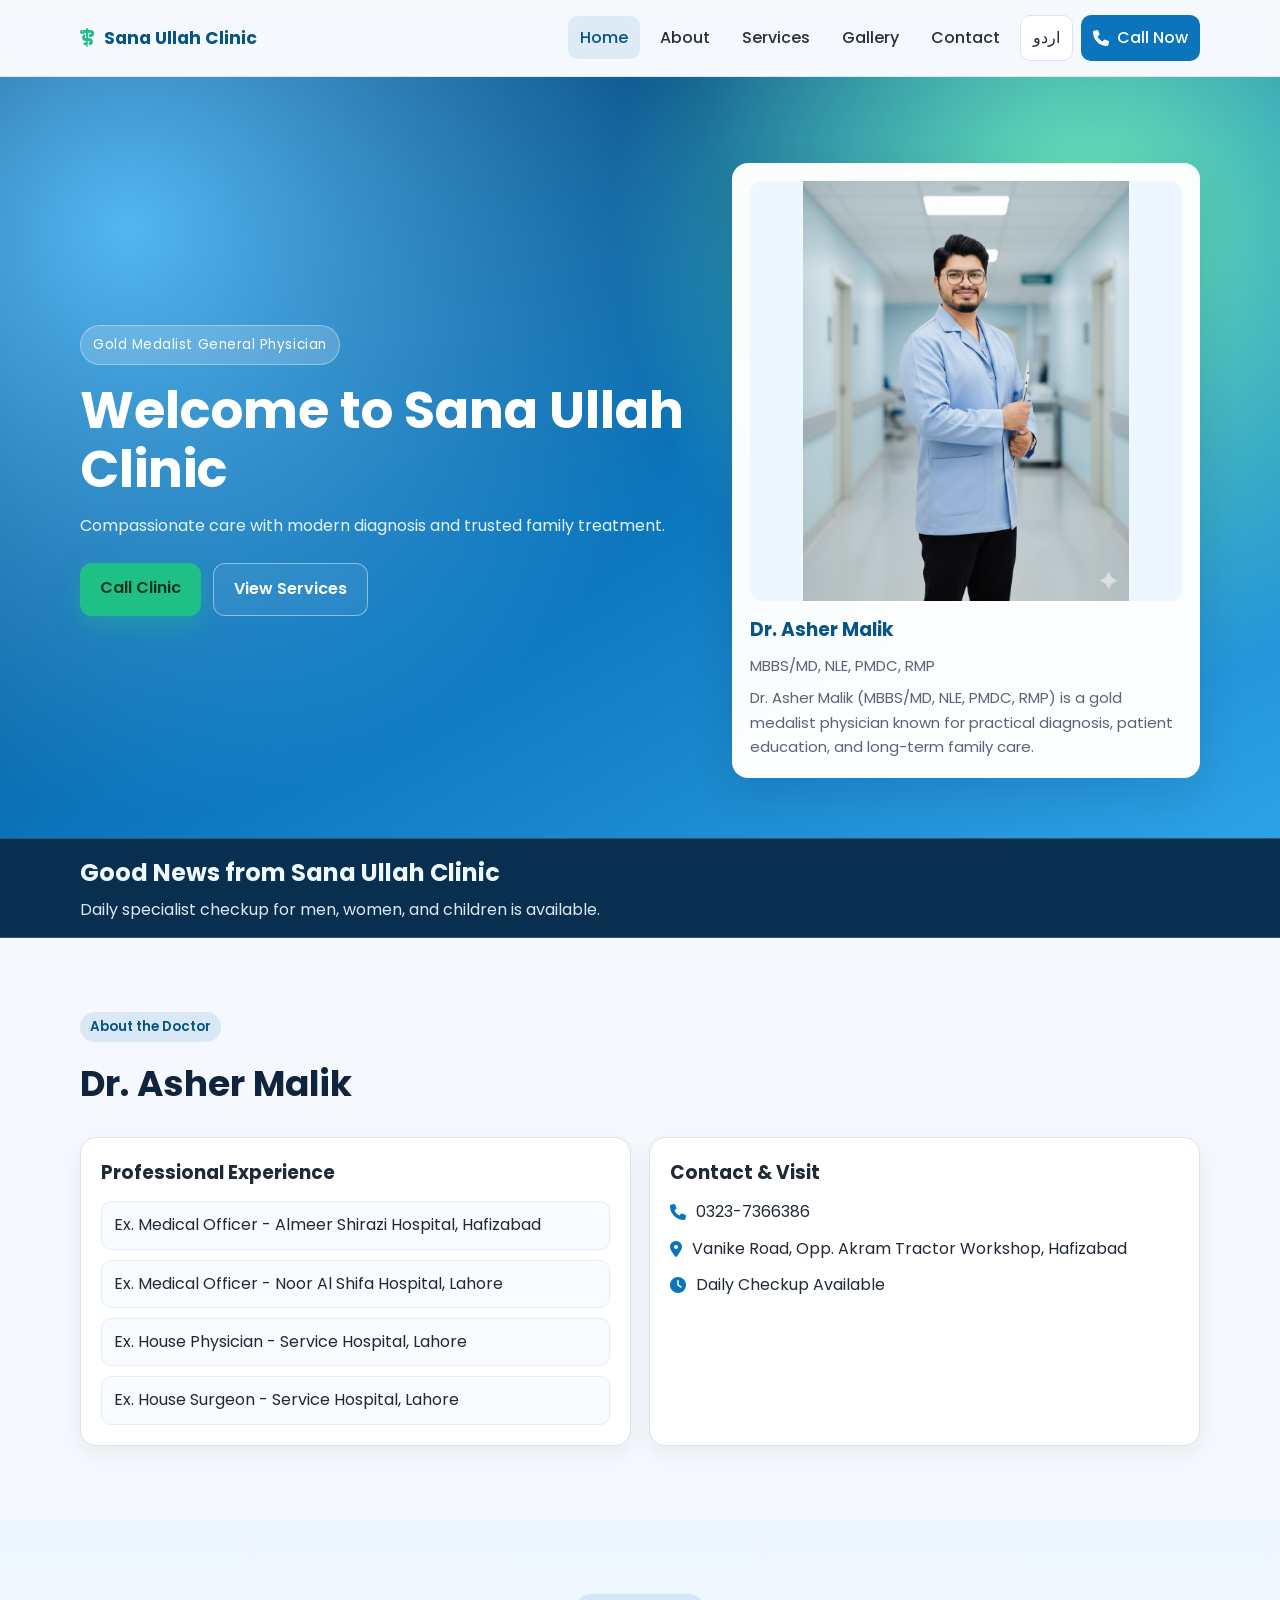
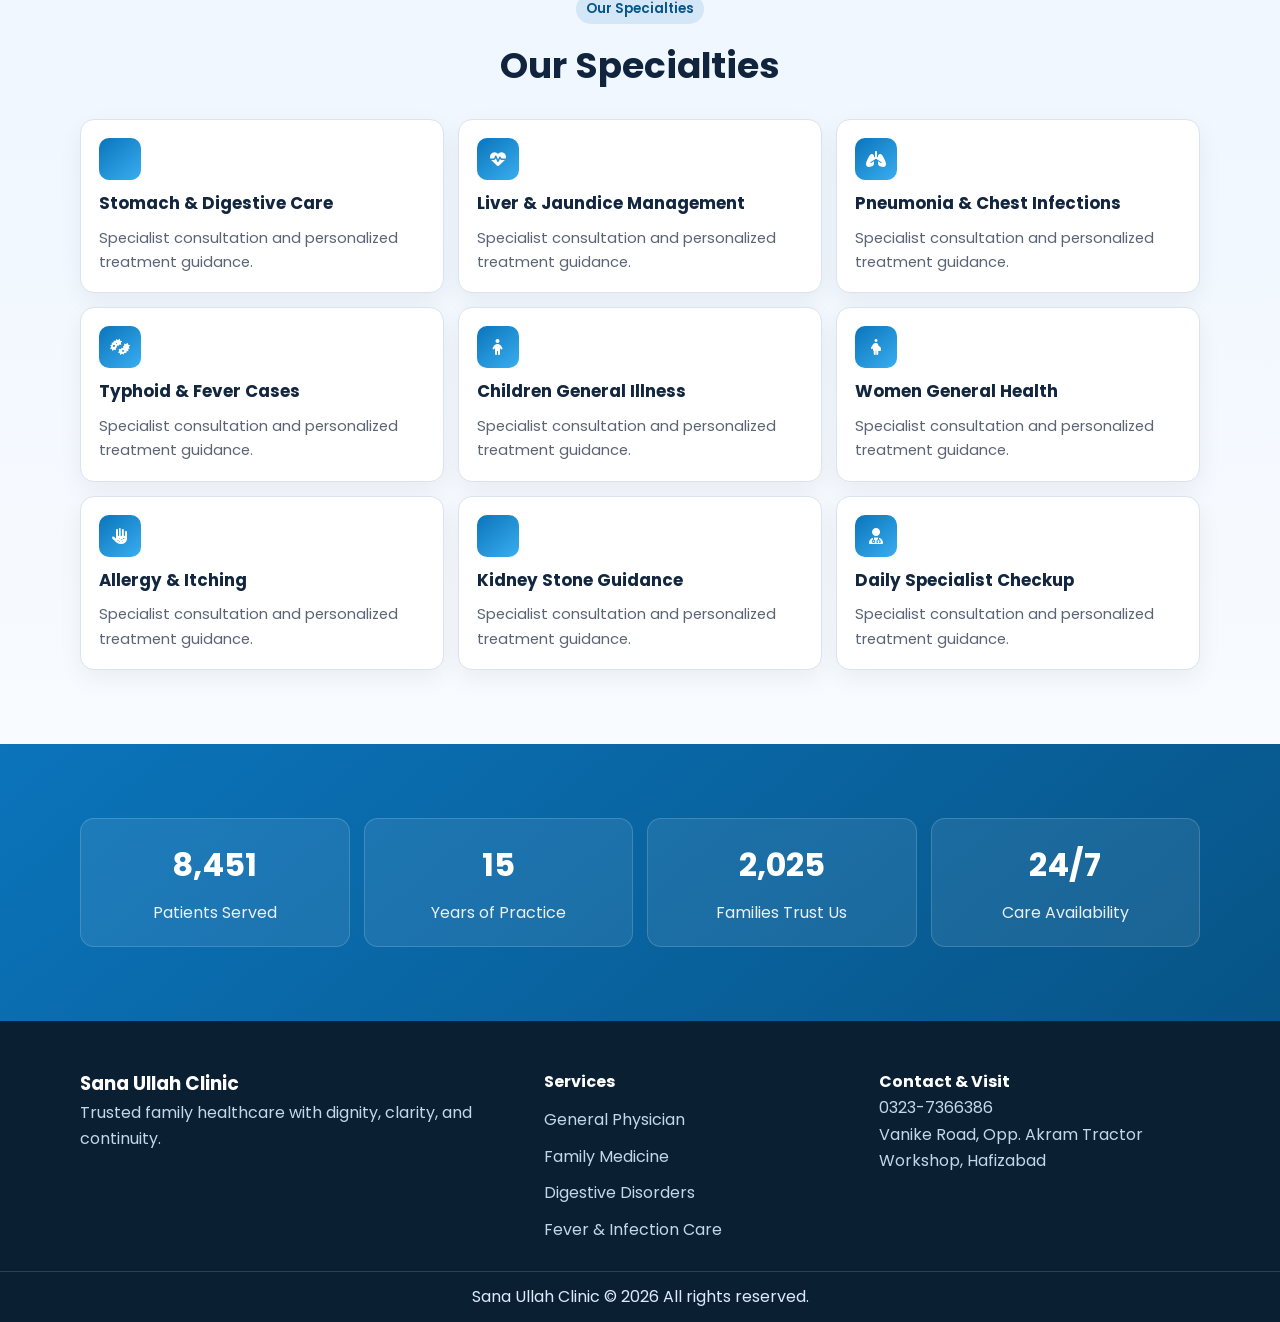
==== index.html @ b057e987 "Initial commit Created from https://vercel.com/new" ====
<!DOCTYPE html>
<html lang="en" dir="ltr">
<head>
  <meta charset="UTF-8">
  <meta name="viewport" content="width=device-width, initial-scale=1.0">
  <meta name="description" content="Sana Ullah Clinic provides daily specialist checkups for families in Hafizabad.">
  <title>Sana Ullah Clinic | Home</title>
  <link rel="preconnect" href="https://fonts.googleapis.com">
  <link rel="preconnect" href="https://fonts.gstatic.com" crossorigin>
  <link href="https://fonts.googleapis.com/css2?family=Noto+Nastaliq+Urdu:wght@500;600;700&family=Poppins:wght@300;400;500;600;700&display=swap" rel="stylesheet">
  <link rel="stylesheet" href="https://cdnjs.cloudflare.com/ajax/libs/font-awesome/6.7.2/css/all.min.css">
  <link rel="stylesheet" href="style.css">
</head>
<body data-page="index">
  <div class="page-transition" aria-hidden="true"></div>

  <header class="navbar-wrap">
    <nav class="navbar container" aria-label="Main Navigation">
      <a href="index.html" class="logo">
        <i class="fa-solid fa-staff-snake"></i>
        <span data-clinic-name>Sana Ullah Clinic</span>
      </a>

      <button class="menu-toggle" aria-label="Open menu" aria-expanded="false">
        <i class="fa-solid fa-bars"></i>
      </button>

      <ul class="nav-links">
        <li><a href="index.html" data-nav="index" data-i18n="navHome">Home</a></li>
        <li><a href="about.html" data-nav="about" data-i18n="navAbout">About</a></li>
        <li><a href="services.html" data-nav="services" data-i18n="navServices">Services</a></li>
        <li><a href="gallery.html" data-nav="gallery" data-i18n="navGallery">Gallery</a></li>
        <li><a href="contact.html" data-nav="contact" data-i18n="navContact">Contact</a></li>
        <li>
          <button class="lang-toggle" aria-label="Toggle language">اردو | EN</button>
        </li>
        <li>
          <a class="btn-nav call-link" href="tel:+923237366386">
            <i class="fa-solid fa-phone"></i>
            <span data-i18n="navCall">Call Now</span>
          </a>
        </li>
      </ul>
    </nav>
  </header>

  <main>
    <section class="hero">
      <div class="hero-bg" aria-hidden="true"></div>
      <div class="container hero-grid">
        <div class="hero-copy reveal">
          <span class="badge" data-i18n="heroBadge">Gold Medalist General Physician</span>
          <h1 data-i18n="heroTitle">Welcome to Sana Ullah Clinic</h1>
          <p data-i18n="heroSubtitle">Compassionate care with modern diagnosis and trusted family treatment.</p>
          <div class="hero-actions">
            <a href="tel:+923237366386" class="btn btn-primary call-link" data-i18n="heroPrimaryCta">Call Clinic</a>
            <a href="services.html" class="btn btn-outline" data-i18n="heroSecondaryCta">View Services</a>
          </div>
        </div>
        <div class="hero-card reveal">
          <img src="assets/asher.png" alt="Dr. Asher Malik" loading="lazy">
          <h3 data-clinic-doctor>Dr. Asher Malik</h3>
          <p>MBBS/MD, NLE, PMDC, RMP</p>
          <p data-i18n="doctorBio">Dr. Asher Malik (MBBS/MD, NLE, PMDC, RMP) is a gold medalist physician known for practical diagnosis, patient education, and long-term family care.</p>
        </div>
      </div>
    </section>

    <section class="announcement">
      <div class="container announcement-row">
        <h2 data-i18n="announceTitle">Good News from Sana Ullah Clinic</h2>
        <p data-i18n="announceText">Daily specialist checkup for men, women, and children is available.</p>
      </div>
    </section>

    <section class="section container reveal">
      <div class="section-head">
        <span class="section-kicker" data-i18n="sectionAbout">About the Doctor</span>
        <h2 data-clinic-doctor>Dr. Asher Malik</h2>
      </div>

      <div class="about-split">
        <article class="panel">
          <h3 data-i18n="experienceTitle">Professional Experience</h3>
          <ul class="clean-list">
            <li data-i18n="exp1">Ex. Medical Officer - Almeer Shirazi Hospital, Hafizabad</li>
            <li data-i18n="exp2">Ex. Medical Officer - Noor Al Shifa Hospital, Lahore</li>
            <li data-i18n="exp3">Ex. House Physician - Service Hospital, Lahore</li>
            <li data-i18n="exp4">Ex. House Surgeon - Service Hospital, Lahore</li>
          </ul>
        </article>

        <aside class="panel contact-mini">
          <h3 data-i18n="sectionContact">Contact & Visit</h3>
          <p><i class="fa-solid fa-phone"></i> <a class="call-link" href="tel:+923237366386" data-clinic-phone>0323-7366386</a></p>
          <p><i class="fa-solid fa-location-dot"></i> <span data-clinic-address>Vanike Road, Opp. Akram Tractor Workshop, Hafizabad</span></p>
          <p><i class="fa-solid fa-clock"></i> <span data-i18n="contactCardHoursValue">Daily Checkup Available</span></p>
        </aside>
      </div>
    </section>

    <section class="section section-alt reveal">
      <div class="container">
        <div class="section-head center">
          <span class="section-kicker" data-i18n="sectionServices">Our Specialties</span>
          <h2 data-i18n="sectionServices">Our Specialties</h2>
        </div>
        <div id="servicesGrid" class="card-grid stagger-parent"></div>
      </div>
    </section>

    <section class="section stats reveal">
      <div class="container stats-grid">
        <div class="stat-card">
          <h3 class="stat-number" data-target="25000">0</h3>
          <p data-i18n="statsPatients">Patients Served</p>
        </div>
        <div class="stat-card">
          <h3 class="stat-number" data-target="15">0</h3>
          <p data-i18n="statsYears">Years of Practice</p>
        </div>
        <div class="stat-card">
          <h3 class="stat-number" data-target="6000">0</h3>
          <p data-i18n="statsFamilies">Families Trust Us</p>
        </div>
        <div class="stat-card">
          <h3>24/7</h3>
          <p data-i18n="statsAvailability">Care Availability</p>
        </div>
      </div>
    </section>
  </main>

  <footer class="footer">
    <div class="container footer-grid">
      <div>
        <h3 data-clinic-name>Sana Ullah Clinic</h3>
        <p data-i18n="footerTagline">Trusted family healthcare with dignity, clarity, and continuity.</p>
      </div>
      <div>
        <h4 data-i18n="navServices">Services</h4>
        <ul class="clean-list small">
          <li>General Physician</li>
          <li>Family Medicine</li>
          <li>Digestive Disorders</li>
          <li>Fever & Infection Care</li>
        </ul>
      </div>
      <div>
        <h4 data-i18n="sectionContact">Contact & Visit</h4>
        <p><a class="call-link" href="tel:+923237366386" data-clinic-phone>0323-7366386</a></p>
        <p data-clinic-address>Vanike Road, Opp. Akram Tractor Workshop, Hafizabad</p>
      </div>
    </div>
    <div class="footer-bottom">
      <p>
        <span data-clinic-name>Sana Ullah Clinic</span> © <span id="currentYear"></span>
        <span data-i18n="footerRights">All rights reserved.</span>
      </p>
    </div>
  </footer>

  <button id="backToTop" class="back-to-top" aria-label="Back to top">
    <i class="fa-solid fa-chevron-up"></i>
  </button>

  <script src="content.js"></script>
  <script src="script.js"></script>
</body>
</html>
---- style.css ----
:root {
  --bg: #f5f8fc;
  --surface: #ffffff;
  --text: #1f2937;
  --muted: #5b6475;
  --brand: #0b74bb;
  --brand-dark: #075486;
  --accent: #1fc087;
  --line: #dbe3ee;
  --shadow: 0 14px 40px rgba(15, 23, 42, 0.12);
  --radius: 16px;
  --ease: 0.32s ease;
}

* {
  box-sizing: border-box;
  margin: 0;
  padding: 0;
}

html {
  scroll-behavior: smooth;
}

body {
  font-family: "Poppins", sans-serif;
  color: var(--text);
  background: var(--bg);
  line-height: 1.65;
  overflow-x: hidden;
}

body.lang-ur {
  font-family: "Noto Nastaliq Urdu", serif;
}

a {
  color: inherit;
  text-decoration: none;
}

img {
  max-width: 100%;
  height: auto;
  display: block;
}

.container {
  width: min(1120px, 92%);
  margin: 0 auto;
}

.page-transition {
  position: fixed;
  inset: 0;
  background: linear-gradient(130deg, #0b74bb, #1fc087);
  z-index: 2000;
  opacity: 0;
  pointer-events: none;
  transition: opacity var(--ease);
}

.page-transition.active {
  opacity: 0.14;
}

.navbar-wrap {
  position: sticky;
  top: 0;
  z-index: 1000;
  backdrop-filter: blur(10px);
  background: rgba(245, 248, 252, 0.8);
  border-bottom: 1px solid rgba(219, 227, 238, 0.8);
}

.navbar {
  min-height: 76px;
  display: flex;
  align-items: center;
  justify-content: space-between;
  gap: 18px;
}

.logo {
  display: inline-flex;
  align-items: center;
  gap: 10px;
  color: var(--brand-dark);
  font-weight: 700;
  font-size: 1.08rem;
}

.logo i {
  color: var(--accent);
  font-size: 1.18rem;
}

.nav-links {
  list-style: none;
  display: flex;
  align-items: center;
  gap: 8px;
}

.nav-links a {
  padding: 10px 12px;
  border-radius: 10px;
  transition: all var(--ease);
  font-weight: 500;
  color: #243041;
}

.nav-links a.active,
.nav-links a:hover {
  background: rgba(11, 116, 187, 0.1);
  color: var(--brand-dark);
}

.lang-toggle {
  border: 1px solid var(--line);
  background: var(--surface);
  color: var(--text);
  padding: 9px 12px;
  border-radius: 10px;
  cursor: pointer;
  font: inherit;
  transition: all var(--ease);
}

.lang-toggle:hover {
  border-color: var(--brand);
}

.btn-nav {
  background: var(--brand) !important;
  color: #fff !important;
  display: inline-flex;
  align-items: center;
  gap: 8px;
}

.btn-nav:hover {
  background: var(--brand-dark) !important;
}

.menu-toggle {
  display: none;
  border: 0;
  background: transparent;
  font-size: 1.4rem;
  cursor: pointer;
  color: var(--brand-dark);
}

.hero {
  position: relative;
  isolation: isolate;
  padding: 86px 0 60px;
  overflow: clip;
}

.hero-bg {
  position: absolute;
  inset: 0;
  z-index: -1;
  background: radial-gradient(circle at 10% 20%, #53b6f2 0%, rgba(83, 182, 242, 0) 45%),
    radial-gradient(circle at 85% 18%, #6ee7b7 0%, rgba(110, 231, 183, 0) 38%),
    linear-gradient(150deg, #08355b 0%, #0b74bb 52%, #2ea2e7 100%);
}

.hero-grid {
  display: grid;
  grid-template-columns: 1.2fr 0.9fr;
  gap: 28px;
  align-items: center;
}

.badge {
  display: inline-block;
  font-size: 0.84rem;
  letter-spacing: 0.04em;
  background: rgba(255, 255, 255, 0.18);
  color: #fff;
  border: 1px solid rgba(255, 255, 255, 0.35);
  padding: 8px 12px;
  border-radius: 999px;
}

.hero-copy h1 {
  margin-top: 16px;
  font-size: clamp(1.95rem, 4vw, 3.2rem);
  line-height: 1.15;
  color: #fff;
}

.hero-copy p {
  margin-top: 14px;
  color: #e6f4ff;
  max-width: 62ch;
}

.hero-actions {
  margin-top: 24px;
  display: flex;
  flex-wrap: wrap;
  gap: 12px;
}

.btn {
  border: 0;
  border-radius: 12px;
  padding: 12px 20px;
  font: inherit;
  font-weight: 600;
  cursor: pointer;
  transition: transform var(--ease), box-shadow var(--ease), background var(--ease);
}

.btn:hover {
  transform: translateY(-2px);
}

.btn-primary {
  background: var(--accent);
  color: #093223;
  box-shadow: 0 10px 24px rgba(31, 192, 135, 0.35);
}

.btn-outline {
  border: 1px solid rgba(255, 255, 255, 0.45);
  color: #fff;
  background: rgba(255, 255, 255, 0.06);
}

.hero-card {
  background: rgba(255, 255, 255, 0.98);
  border-radius: var(--radius);
  padding: 18px;
  box-shadow: var(--shadow);
}

.hero-card img {
  border-radius: 12px;
  max-height: 420px;
  width: 100%;
  object-fit: contain;
  background: #eef6ff;
}

.hero-card h3 {
  margin-top: 14px;
  color: var(--brand-dark);
}

.hero-card p {
  margin-top: 8px;
  color: var(--muted);
  font-size: 0.93rem;
}

.announcement {
  background: #082f4f;
  color: #f0f9ff;
  border-top: 1px solid rgba(255, 255, 255, 0.18);
  border-bottom: 1px solid rgba(255, 255, 255, 0.18);
}

.announcement-row {
  padding: 14px 0;
  display: grid;
  gap: 4px;
}

.announcement h2 {
  font-size: clamp(1.1rem, 2.6vw, 1.5rem);
}

.announcement p {
  opacity: 0.92;
}

.section {
  padding: 74px 0;
}

.section-alt {
  background: linear-gradient(180deg, #eef6ff 0%, #f8fbff 100%);
}

.section-head {
  margin-bottom: 24px;
}

.section-head.center {
  text-align: center;
}

.section-kicker {
  display: inline-block;
  padding: 4px 10px;
  border-radius: 999px;
  background: rgba(11, 116, 187, 0.12);
  color: var(--brand-dark);
  font-size: 0.84rem;
  font-weight: 600;
}

.section-head h2,
.sub-hero h1 {
  margin-top: 12px;
  font-size: clamp(1.6rem, 2.8vw, 2.35rem);
  color: #10253d;
}

.sub-hero {
  padding: 64px 0 28px;
  background: linear-gradient(180deg, #deefff, transparent);
}

.sub-hero p {
  margin-top: 12px;
  max-width: 76ch;
  color: #334155;
}

.about-split {
  display: grid;
  grid-template-columns: 1fr 1fr;
  gap: 18px;
}

.panel {
  background: var(--surface);
  border: 1px solid var(--line);
  border-radius: var(--radius);
  padding: 20px;
  box-shadow: 0 8px 24px rgba(15, 23, 42, 0.06);
}

.profile-panel img {
  border-radius: 12px;
}

.profile-panel figcaption {
  margin-top: 12px;
}

.muted {
  color: var(--muted);
}

.clean-list {
  list-style: none;
  display: grid;
  gap: 10px;
  margin-top: 12px;
}

.clean-list li {
  background: #f8fbff;
  border: 1px solid #e5edf7;
  border-radius: 10px;
  padding: 10px 12px;
}

.clean-list.small li {
  padding: 0;
  border: 0;
  background: transparent;
}

.timeline li {
  border-left: 4px solid #99d4f7;
}

.contact-mini p {
  margin-top: 10px;
  display: flex;
  align-items: flex-start;
  gap: 10px;
}

.contact-mini i {
  color: var(--brand);
  margin-top: 5px;
}

.card-grid {
  display: grid;
  grid-template-columns: repeat(3, minmax(0, 1fr));
  gap: 14px;
}

.service-card {
  border-radius: 14px;
  background: var(--surface);
  border: 1px solid var(--line);
  padding: 18px;
  transition: transform var(--ease), box-shadow var(--ease);
  box-shadow: 0 8px 24px rgba(15, 23, 42, 0.06);
}

.service-card:hover {
  transform: translateY(-6px);
  box-shadow: 0 16px 30px rgba(15, 23, 42, 0.12);
}

.service-icon {
  width: 42px;
  height: 42px;
  border-radius: 10px;
  display: grid;
  place-items: center;
  background: linear-gradient(140deg, #0b74bb, #39aef0);
  color: #fff;
  margin-bottom: 10px;
}

.service-card h3 {
  font-size: 1.05rem;
  color: #12263f;
}

.service-card p {
  margin-top: 8px;
  color: var(--muted);
  font-size: 0.92rem;
}

.stats {
  background: linear-gradient(140deg, #0b74bb 0%, #075486 100%);
}

.stats-grid {
  display: grid;
  grid-template-columns: repeat(4, minmax(0, 1fr));
  gap: 14px;
}

.stat-card {
  color: #fff;
  text-align: center;
  background: rgba(255, 255, 255, 0.08);
  border: 1px solid rgba(255, 255, 255, 0.16);
  border-radius: 14px;
  padding: 20px;
}

.stat-card h3 {
  font-size: clamp(1.4rem, 3.5vw, 2rem);
}

.stat-card p {
  opacity: 0.9;
  margin-top: 8px;
}

.process-grid {
  display: grid;
  grid-template-columns: repeat(3, minmax(0, 1fr));
  gap: 14px;
}

.process-grid .panel h3 {
  color: var(--brand);
  font-size: 1.6rem;
}

.process-grid .panel h4 {
  margin-top: 8px;
}

.process-grid .panel p {
  margin-top: 6px;
  color: var(--muted);
}

.gallery-grid {
  display: grid;
  grid-template-columns: repeat(2, minmax(0, 1fr));
  gap: 14px;
}

.gallery-item {
  position: relative;
  border-radius: 14px;
  overflow: hidden;
  border: 1px solid var(--line);
  min-height: 220px;
  background: #dceefe;
  cursor: zoom-in;
}

.gallery-item img {
  width: 100%;
  height: 100%;
  object-fit: cover;
  transition: transform 0.45s ease;
}

.gallery-item:hover img {
  transform: scale(1.05);
}

.gallery-item span {
  position: absolute;
  inset-inline-start: 10px;
  inset-block-end: 10px;
  background: rgba(3, 17, 29, 0.6);
  color: #fff;
  padding: 4px 10px;
  border-radius: 999px;
  font-size: 0.82rem;
}

.lightbox {
  position: fixed;
  inset: 0;
  background: rgba(2, 11, 22, 0.88);
  display: grid;
  place-items: center;
  opacity: 0;
  pointer-events: none;
  transition: opacity var(--ease);
  z-index: 1800;
}

.lightbox.active {
  opacity: 1;
  pointer-events: auto;
}

.lightbox img {
  max-width: min(900px, 90vw);
  max-height: 80vh;
  border-radius: 12px;
}

.lightbox-close {
  position: absolute;
  top: 20px;
  right: 20px;
  border: 0;
  background: rgba(255, 255, 255, 0.18);
  color: #fff;
  width: 40px;
  height: 40px;
  border-radius: 999px;
  font-size: 1.2rem;
  cursor: pointer;
}

.contact-grid {
  display: grid;
  grid-template-columns: 0.85fr 1.15fr;
  gap: 14px;
}

.contact-grid .panel h3 + p {
  margin-bottom: 14px;
}

.contact-grid input:focus,
.contact-grid select:focus,
.contact-grid textarea:focus,
.lang-toggle:focus,
.menu-toggle:focus,
.btn:focus,
.nav-links a:focus,
.back-to-top:focus {
  outline: 3px solid rgba(11, 116, 187, 0.3);
  outline-offset: 2px;
}

.success {
  margin-top: 10px;
  padding: 10px 12px;
  border-radius: 10px;
  background: #e8fff4;
  color: #065f46;
  border: 1px solid #b6f1d2;
}

.hidden {
  display: none;
}

.footer {
  background: #0b1f33;
  color: #dbeafe;
  padding-top: 48px;
}

.footer-grid {
  display: grid;
  grid-template-columns: 1.4fr 1fr 1fr;
  gap: 14px;
  padding-bottom: 28px;
}

.footer-grid h3,
.footer-grid h4 {
  color: #fff;
}

.footer-grid p,
.footer-grid li,
.footer-grid a {
  color: #c1d8eb;
}

.footer-bottom {
  border-top: 1px solid rgba(255, 255, 255, 0.14);
  padding: 12px 0;
  text-align: center;
}

.back-to-top {
  position: fixed;
  right: 20px;
  bottom: 20px;
  width: 44px;
  height: 44px;
  border-radius: 999px;
  border: 0;
  background: var(--brand);
  color: #fff;
  display: grid;
  place-items: center;
  cursor: pointer;
  box-shadow: var(--shadow);
  opacity: 0;
  transform: translateY(10px);
  pointer-events: none;
  transition: all var(--ease);
  z-index: 1400;
}

.back-to-top.visible {
  opacity: 1;
  transform: translateY(0);
  pointer-events: auto;
}

.reveal {
  opacity: 0;
  transform: translateY(24px);
  transition: opacity 0.7s ease, transform 0.7s ease;
}

.reveal.revealed,
.stagger-item.revealed {
  opacity: 1;
  transform: translateY(0);
}

.stagger-item {
  opacity: 0;
  transform: translateY(20px);
  transition: opacity 0.55s ease, transform 0.55s ease;
}

[data-dir="rtl"] body,
html[dir="rtl"] body {
  text-align: right;
}

html[dir="rtl"] .hero-actions,
html[dir="rtl"] .nav-links,
html[dir="rtl"] .contact-mini p {
  flex-direction: row-reverse;
}

html[dir="rtl"] .timeline li {
  border-left: 0;
  border-right: 4px solid #99d4f7;
}

@media (max-width: 980px) {
  .menu-toggle {
    display: inline-block;
  }

  .nav-links {
    position: fixed;
    top: 76px;
    inset-inline-end: -100%;
    width: min(300px, 80vw);
    height: calc(100vh - 76px);
    background: var(--surface);
    border-left: 1px solid var(--line);
    box-shadow: var(--shadow);
    flex-direction: column;
    align-items: stretch;
    padding: 14px;
    transition: inset-inline-end var(--ease);
  }

  .nav-links.active {
    inset-inline-end: 0;
  }

  .hero-grid,
  .about-split,
  .contact-grid {
    grid-template-columns: 1fr;
  }

  .card-grid {
    grid-template-columns: repeat(2, minmax(0, 1fr));
  }

  .stats-grid,
  .process-grid,
  .footer-grid {
    grid-template-columns: repeat(2, minmax(0, 1fr));
  }
}

@media (max-width: 640px) {
  .hero {
    padding-top: 54px;
  }

  .card-grid,
  .stats-grid,
  .process-grid,
  .gallery-grid,
  .footer-grid {
    grid-template-columns: 1fr;
  }

  .section {
    padding: 58px 0;
  }
}

@media (prefers-reduced-motion: reduce) {
  *, *::before, *::after {
    animation-duration: 0.01ms !important;
    animation-iteration-count: 1 !important;
    transition-duration: 0.01ms !important;
    scroll-behavior: auto !important;
  }

  .reveal,
  .stagger-item {
    opacity: 1;
    transform: none;
  }
}
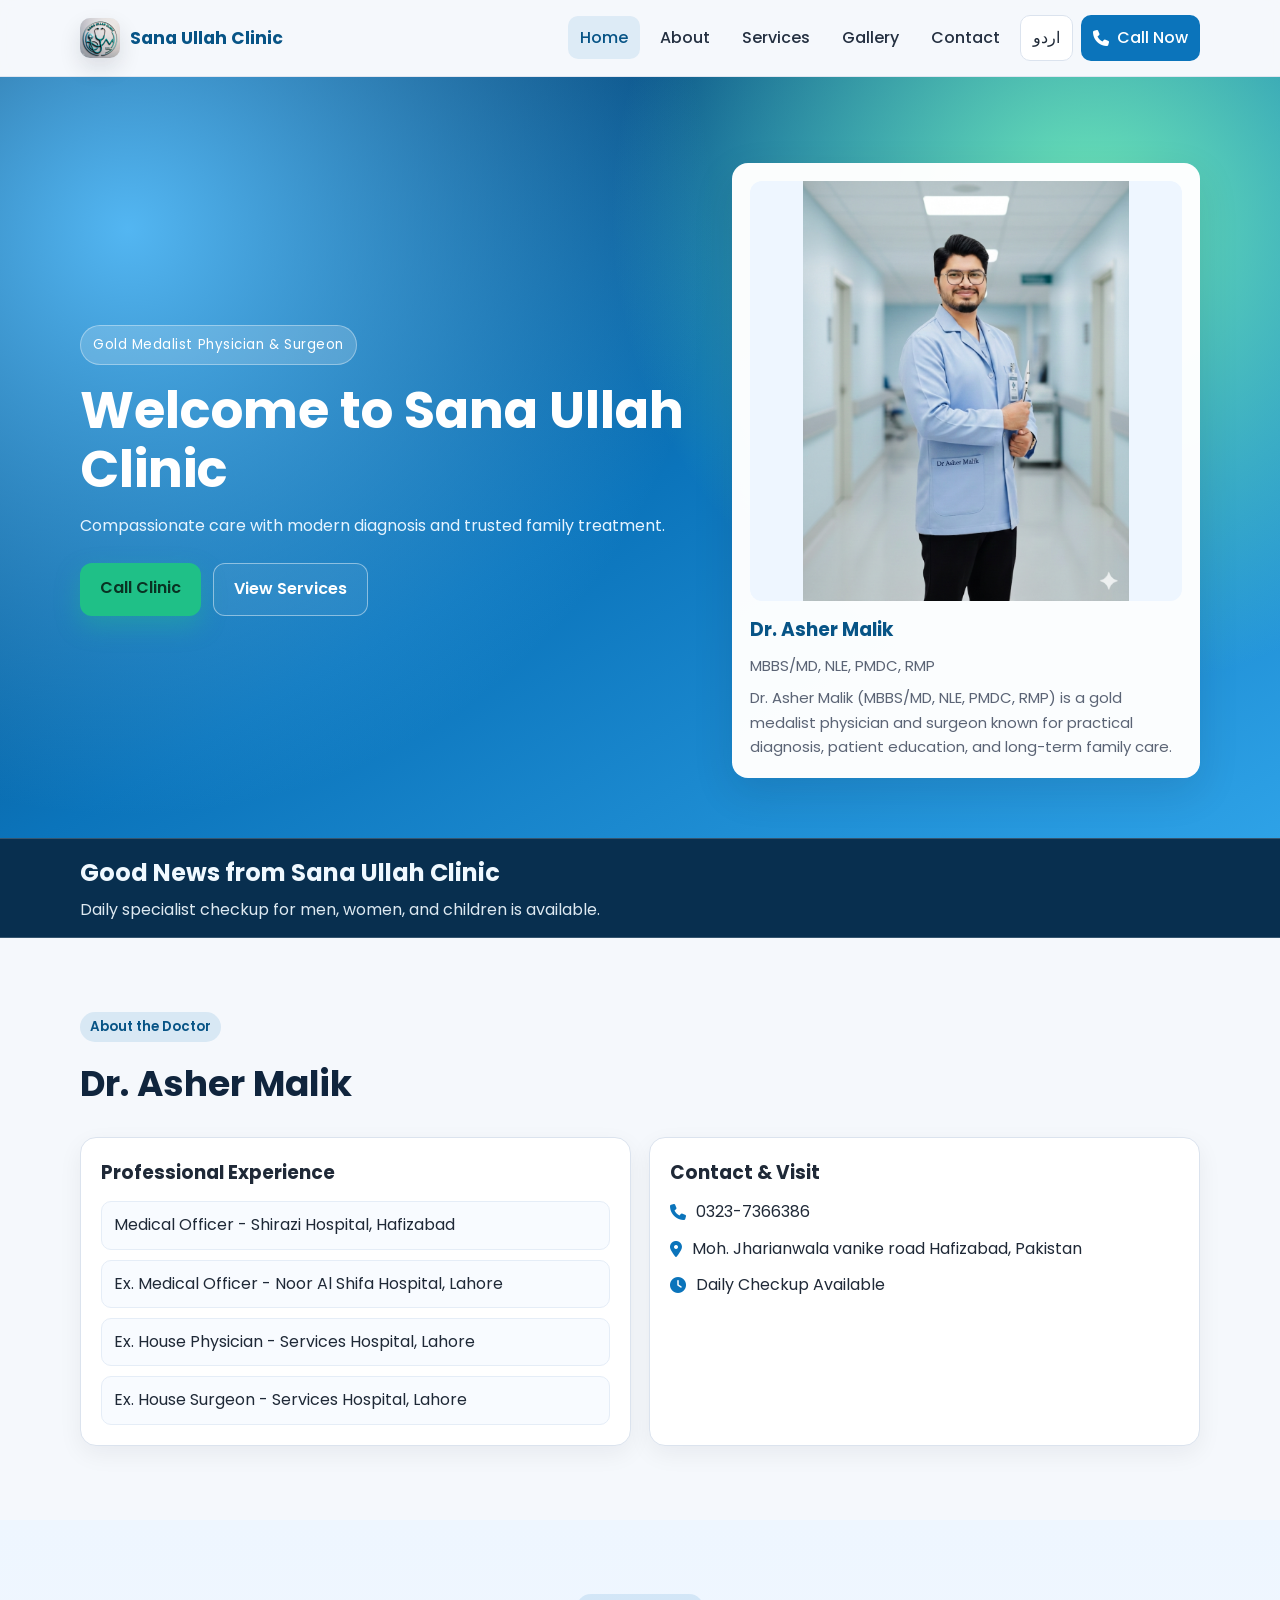
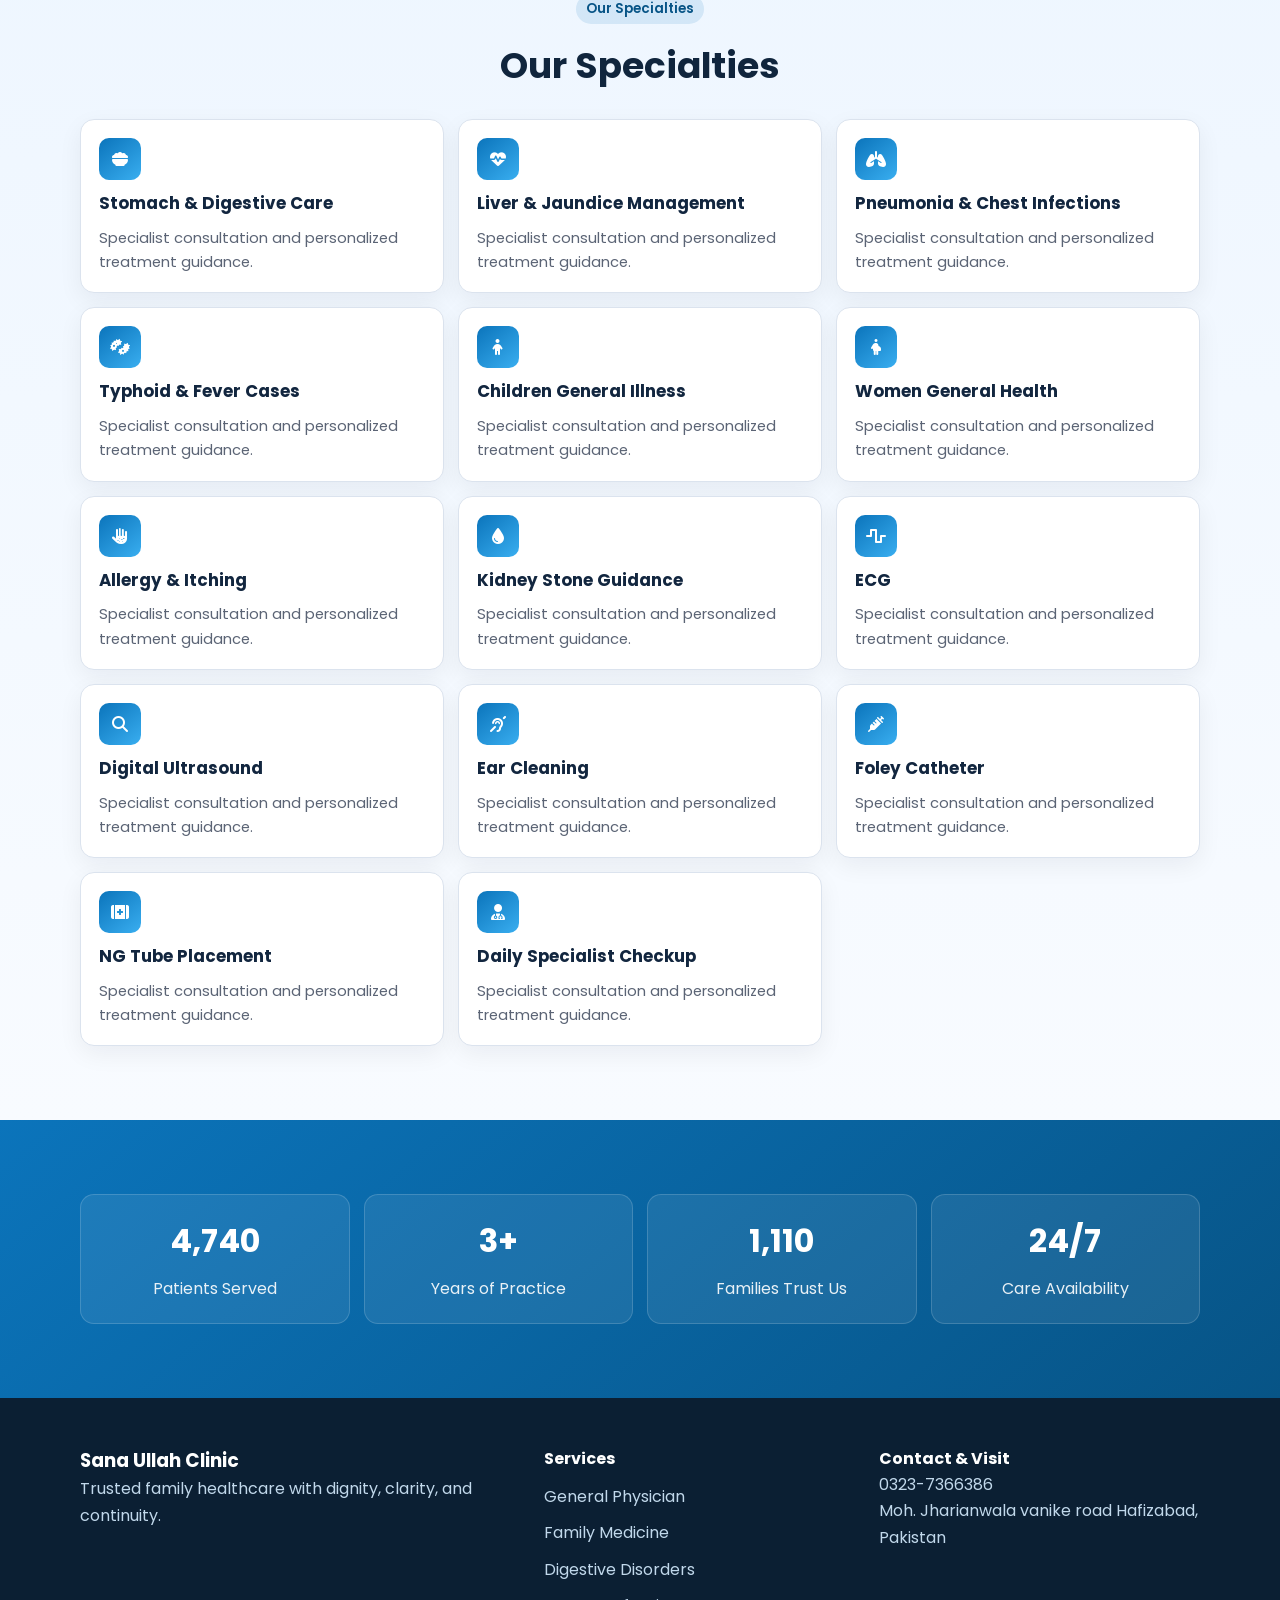
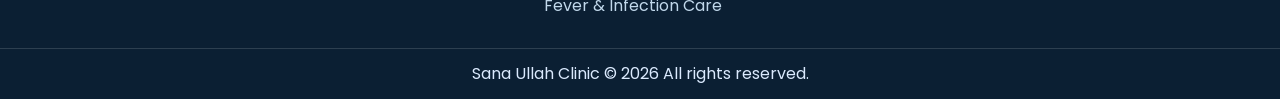
==== commit 96055722: "changes" ====
--- a/index.html
+++ b/index.html
@@ -17,11 +17,11 @@
   <header class="navbar-wrap">
     <nav class="navbar container" aria-label="Main Navigation">
       <a href="index.html" class="logo">
-        <i class="fa-solid fa-staff-snake"></i>
+        <img src="assets/logo.jpg" alt="Sana Ullah Clinic logo" loading="eager" decoding="async">
         <span data-clinic-name>Sana Ullah Clinic</span>
       </a>
 
-      <button class="menu-toggle" aria-label="Open menu" aria-expanded="false">
+      <button class="menu-toggle" type="button" aria-label="Open menu" aria-expanded="false">
         <i class="fa-solid fa-bars"></i>
       </button>
 
@@ -32,7 +32,7 @@
         <li><a href="gallery.html" data-nav="gallery" data-i18n="navGallery">Gallery</a></li>
         <li><a href="contact.html" data-nav="contact" data-i18n="navContact">Contact</a></li>
         <li>
-          <button class="lang-toggle" aria-label="Toggle language">اردو | EN</button>
+          <button class="lang-toggle" type="button" aria-label="Toggle language">اردو | EN</button>
         </li>
         <li>
           <a class="btn-nav call-link" href="tel:+923237366386">
@@ -49,7 +49,7 @@
       <div class="hero-bg" aria-hidden="true"></div>
       <div class="container hero-grid">
         <div class="hero-copy reveal">
-          <span class="badge" data-i18n="heroBadge">Gold Medalist General Physician</span>
+          <span class="badge" data-i18n="heroBadge">Gold Medalist Physician & Surgeon</span>
           <h1 data-i18n="heroTitle">Welcome to Sana Ullah Clinic</h1>
           <p data-i18n="heroSubtitle">Compassionate care with modern diagnosis and trusted family treatment.</p>
           <div class="hero-actions">
@@ -61,7 +61,7 @@
           <img src="assets/asher.png" alt="Dr. Asher Malik" loading="lazy">
           <h3 data-clinic-doctor>Dr. Asher Malik</h3>
           <p>MBBS/MD, NLE, PMDC, RMP</p>
-          <p data-i18n="doctorBio">Dr. Asher Malik (MBBS/MD, NLE, PMDC, RMP) is a gold medalist physician known for practical diagnosis, patient education, and long-term family care.</p>
+          <p data-i18n="doctorBio">Dr. Asher Malik (MBBS/MD, NLE, PMDC, RMP) is a gold medalist physician and surgeon known for practical diagnosis, patient education, and long-term family care.</p>
         </div>
       </div>
     </section>
@@ -93,7 +93,7 @@
         <aside class="panel contact-mini">
           <h3 data-i18n="sectionContact">Contact & Visit</h3>
           <p><i class="fa-solid fa-phone"></i> <a class="call-link" href="tel:+923237366386" data-clinic-phone>0323-7366386</a></p>
-          <p><i class="fa-solid fa-location-dot"></i> <span data-clinic-address>Vanike Road, Opp. Akram Tractor Workshop, Hafizabad</span></p>
+          <p><i class="fa-solid fa-location-dot"></i> <a data-clinic-map data-clinic-address>Moh. Jharianwala vanike road Hafizabad, Pakistan</a></p>
           <p><i class="fa-solid fa-clock"></i> <span data-i18n="contactCardHoursValue">Daily Checkup Available</span></p>
         </aside>
       </div>
@@ -112,15 +112,15 @@
     <section class="section stats reveal">
       <div class="container stats-grid">
         <div class="stat-card">
-          <h3 class="stat-number" data-target="25000">0</h3>
+          <h3 class="stat-number" data-target="25257">0</h3>
           <p data-i18n="statsPatients">Patients Served</p>
         </div>
         <div class="stat-card">
-          <h3 class="stat-number" data-target="15">0</h3>
+          <h3 class="stat-number" data-target="3" data-suffix="+">0</h3>
           <p data-i18n="statsYears">Years of Practice</p>
         </div>
         <div class="stat-card">
-          <h3 class="stat-number" data-target="6000">0</h3>
+          <h3 class="stat-number" data-target="5878">0</h3>
           <p data-i18n="statsFamilies">Families Trust Us</p>
         </div>
         <div class="stat-card">
@@ -149,7 +149,7 @@
       <div>
         <h4 data-i18n="sectionContact">Contact & Visit</h4>
         <p><a class="call-link" href="tel:+923237366386" data-clinic-phone>0323-7366386</a></p>
-        <p data-clinic-address>Vanike Road, Opp. Akram Tractor Workshop, Hafizabad</p>
+        <p><a data-clinic-map data-clinic-address>Moh. Jharianwala vanike road Hafizabad, Pakistan</a></p>
       </div>
     </div>
     <div class="footer-bottom">
--- a/style.css
+++ b/style.css
@@ -90,9 +90,13 @@
   font-size: 1.08rem;
 }
 
-.logo i {
-  color: var(--accent);
-  font-size: 1.18rem;
+.logo img {
+  width: 40px;
+  height: 40px;
+  object-fit: contain;
+  border-radius: 10px;
+  background: rgba(11, 116, 187, 0.08);
+  box-shadow: 0 10px 22px rgba(15, 23, 42, 0.12);
 }
 
 .nav-links {
@@ -150,6 +154,9 @@
   font-size: 1.4rem;
   cursor: pointer;
   color: var(--brand-dark);
+  touch-action: manipulation;
+  -webkit-tap-highlight-color: transparent;
+  pointer-events: auto;
 }
 
 .hero {
@@ -558,6 +565,23 @@
 
 .contact-grid .panel h3 + p {
   margin-bottom: 14px;
+}
+
+.map-panel {
+  margin-top: 16px;
+  border-radius: var(--radius);
+  overflow: hidden;
+  border: 1px solid var(--line);
+  box-shadow: 0 10px 26px rgba(15, 23, 42, 0.08);
+  background: var(--surface);
+}
+
+.map-embed {
+  width: 100%;
+  aspect-ratio: 16 / 6;
+  max-height: 340px;
+  border: 0;
+  display: block;
 }
 
 .contact-grid input:focus,
@@ -666,7 +690,6 @@
 }
 
 html[dir="rtl"] .hero-actions,
-html[dir="rtl"] .nav-links,
 html[dir="rtl"] .contact-mini p {
   flex-direction: row-reverse;
 }
@@ -676,28 +699,53 @@
   border-right: 4px solid #99d4f7;
 }
 
+@media (min-width: 981px) {
+  html[dir="rtl"] .nav-links {
+    flex-direction: row-reverse;
+  }
+}
+
 @media (max-width: 980px) {
   .menu-toggle {
     display: inline-block;
+    position: relative;
+    z-index: 1700;
   }
 
   .nav-links {
     position: fixed;
     top: 76px;
-    inset-inline-end: -100%;
+    right: 0;
+    left: auto;
     width: min(300px, 80vw);
     height: calc(100vh - 76px);
     background: var(--surface);
     border-left: 1px solid var(--line);
+    border-right: 0;
     box-shadow: var(--shadow);
     flex-direction: column;
     align-items: stretch;
     padding: 14px;
-    transition: inset-inline-end var(--ease);
+    transform: translateX(110%);
+    transition: transform var(--ease);
+    z-index: 1650;
   }
 
   .nav-links.active {
-    inset-inline-end: 0;
+    transform: translateX(0);
+  }
+
+  html[dir="rtl"] .nav-links {
+    left: 0;
+    right: auto;
+    transform: translateX(-110%);
+    flex-direction: column;
+    border-left: 0;
+    border-right: 1px solid var(--line);
+  }
+
+  html[dir="rtl"] .nav-links.active {
+    transform: translateX(0);
   }
 
   .hero-grid,
